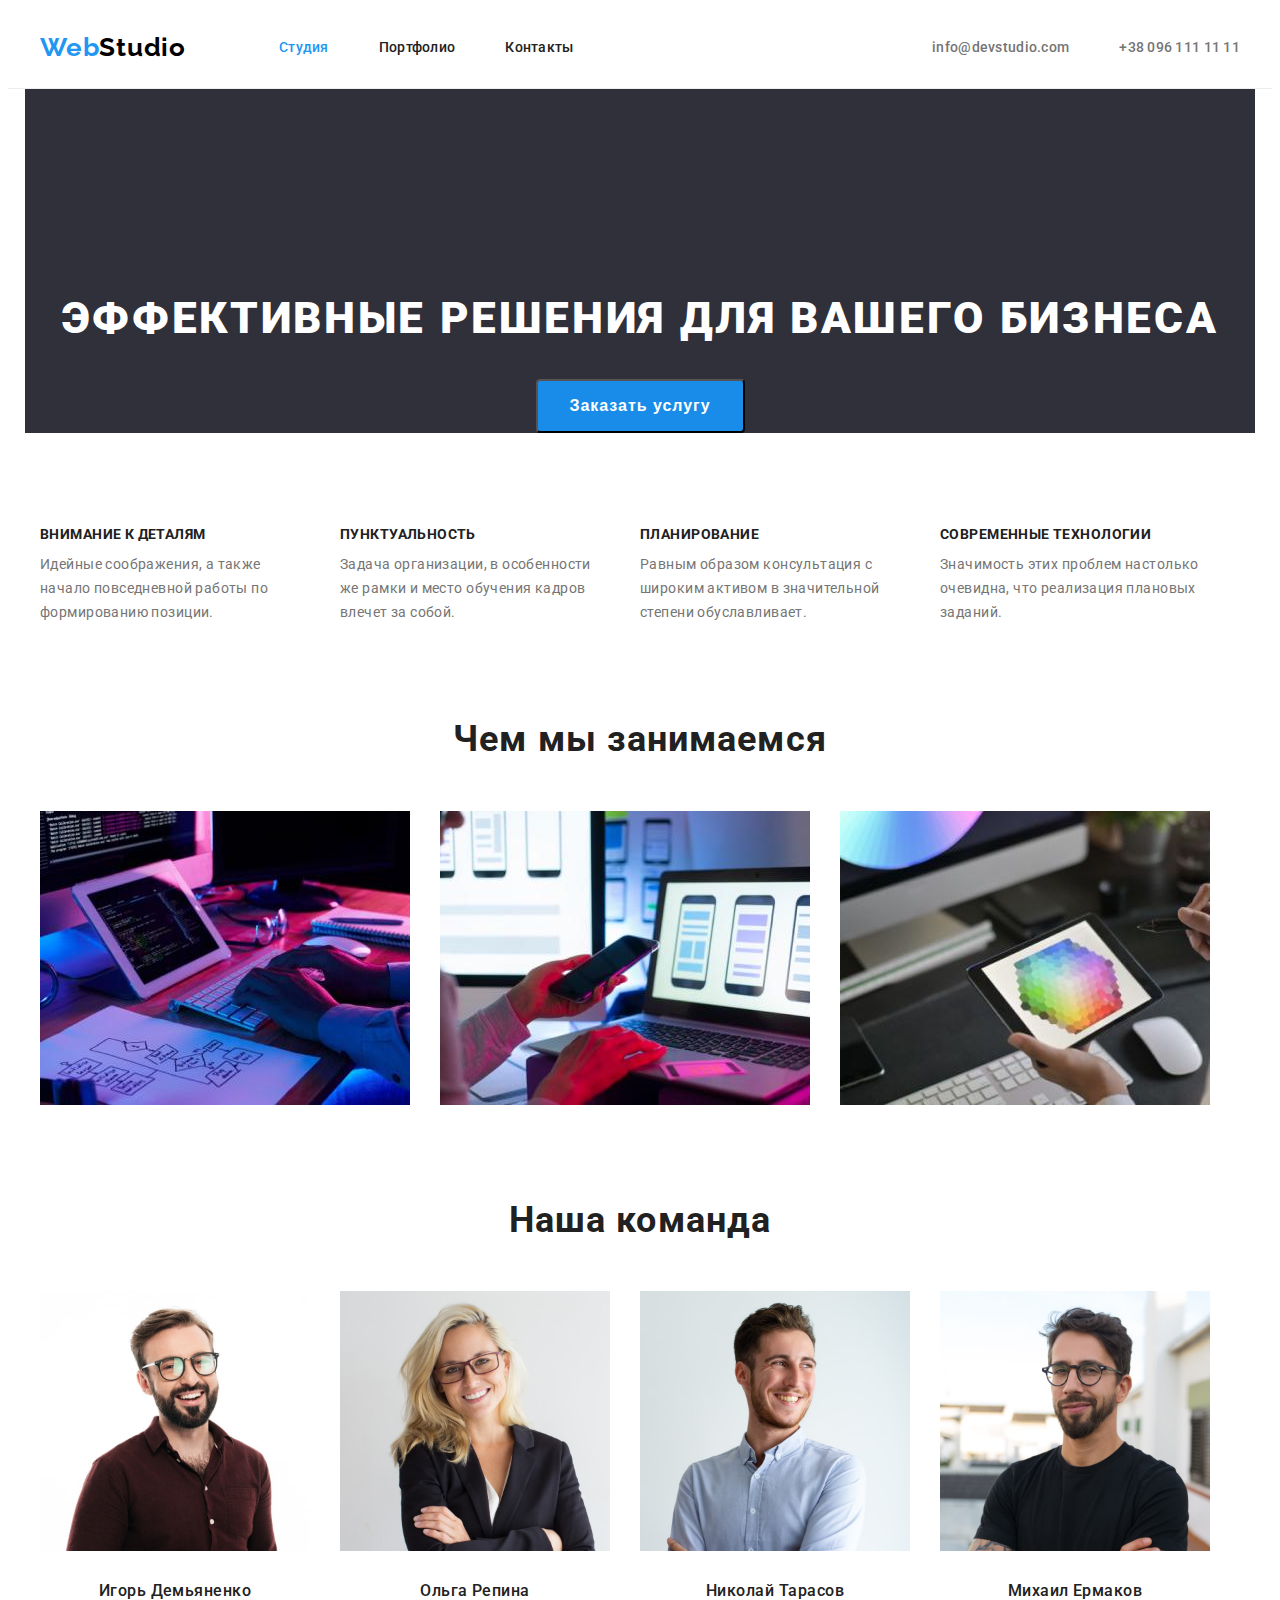
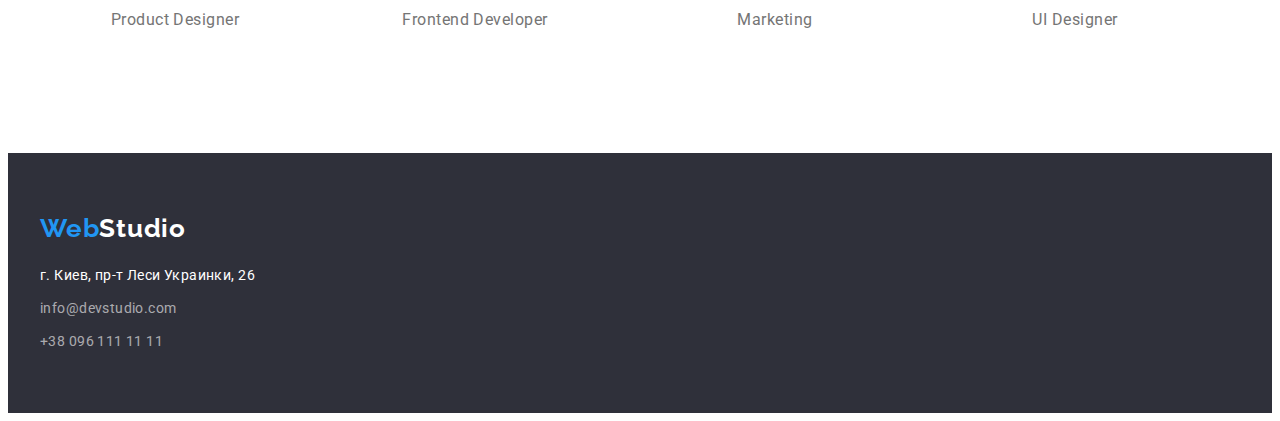
==== index.html @ 2064a781 "добавляє стилі для геометрії" ====
<!DOCTYPE html>
<html lang="ru">
    <head>
        <link rel="stylesheet" href="https://cdnjs.cloudflare.com/ajax/libs/modern-normalize/1.1.0/modern-normalize.min.css" integrity="sha512-wpPYUAdjBVSE4KJnH1VR1HeZfpl1ub8YT/NKx4PuQ5NmX2tKuGu6U/JRp5y+Y8XG2tV+wKQpNHVUX03MfMFn9Q==" crossorigin="anonymous" referrerpolicy="no-referrer"/>
        <meta charset="UTF-8">
        <meta http-equiv="X-UA-Compatible" content="IE=edge">
        <meta name="viewport" content="width=device-width, initial-scale=1.0">
        <title>Студия</title>
        <link rel="preconnect" href="https://fonts.googleapis.com">
        <link rel="preconnect" href="https://fonts.gstatic.com" crossorigin>
        <link href="https://fonts.googleapis.com/css2?family=Raleway:wght@700&family=Roboto:wght@400;500;700;900&display=swap" rel="stylesheet">
        <link rel="stylesheet" href="./css/style.css">
    </head>
    <body>
        <header class="header">
            <div class="container main-menu">
                <a href="./index.html" class="header-logo" lang="en"><span class="logo-first-part">Web</span><span class="logo-second-part">Studio</span></a>
                <nav class="header-nav">
                    <ul class="list menu-list">
                        <li class="item"><a class="menu-link link current" href="./index.html">Студия</a></li>
                        <li class="item"><a class="menu-link link" href="./portfolio.html">Портфолио</a></li>
                        <li class="item"><a class="menu-link link" href="">Контакты</a></li>
                    </ul>
                </nav>
                <ul class="header-list list">
                    <li class="header-item"><a class="header-contacts link" href="mailto:info@devstudio.com" lang="en">info@devstudio.com</a></li>
                    <li class="header-item"><a class="header-contacts link" href="tel:+380961111111">+38 096 111 11 11</a></li>
                </ul>
            </div>
        </header>
        <main>
            <section class="section section-hero">
                <div class="container hero">
                    <h1 class="hero-title centered">Эффективные решения для вашего бизнеса</h1>
                    <button class="button hero-btn" type="button">Заказать услугу</button>
                </div>
            </section>
            <section class="section">
                <div class="container">
                <h2 class="visually-hidden">Особенности</h2>
                <ul class="features-list list">
                    <li class="features-item">
                        <h3 class="features-title">Внимание к деталям</h3>
                        <p class="features-text">Идейные соображения, а также начало повседневной работы по формированию позиции.</p>
                    </li>
                    <li class="features-item">
                        <h3 class="features-title">Пунктуальность</h3>
                        <p class="features-text">Задача организации, в особенности же рамки и место обучения кадров влечет за собой.</p>
                    </li>
                    <li class="features-item">
                        <h3 class="features-title">Планирование</h3>
                        <p class="features-text">Равным образом консультация с широким активом в значительной степени обуславливает.</p>
                    </li>
                    <li class="features-item">
                        <h3 class="features-title">Современные технологии</h3>
                        <p class="features-text">Значимость этих проблем настолько очевидна, что реализация плановых заданий.</p>
                    </li>
                </ul>
                </div>
            </section>
            <section class="section">
                <div class="container">
                    <h2 class="about-us-title">Чем мы занимаемся</h2>
                    <ul class="about-us-list list">
                        <li class="about-us-item"><img src="./images/box1.jpg" alt="Человек пишет код" width="370"></li>
                        <li class="about-us-item"><img src="./images/box2.jpg" alt="Женщина работает на ноутбуке" width="370"></li>
                        <li class="about-us-item"><img src="./images/box3.jpg" alt="женщина держит в руках планшет" width="370"></li>
                    </ul>
                </div>
            </section>
            <section class="section">
                <div class="container">
                    <h2 class="our-team-title">Наша команда</h2>
                    <ul class="our-team-list list">
                        <li class="our-team-item">
                            <img src="./images/img1.jpg" alt="Член команды 1" width="270">
                            <div class="our-team-description">
                                <h3 class="our-team-name">Игорь Демьяненко</h3>
                                <p lang="en" class="our-team-text">Product Designer</p>
                            </div>
                        </li>
                        <li class="our-team-item">
                            <img src="./images/img2.jpg" alt="Член команды 2" width="270">
                            <div class="our-team-description">
                                <h3 class="our-team-name">Ольга Репина</h3>
                                <p lang="en" class="our-team-text">Frontend Developer</p>
                            </div>
                        </li>
                        <li class="our-team-item">
                            <img src="./images/img3.jpg" alt="Член команды 3" width="270">
                            <div class="our-team-description">
                                <h3 class="our-team-name">Николай Тарасов</h3>
                                <p lang="en" class="our-team-text">Marketing</p>
                                </div>
                        </li>
                        <li class="our-team-item">
                            <img src="./images/img4.jpg" alt="Член команды 4" width="270">
                            <div class="our-team-description">
                                <h3 class="our-team-name">Михаил Ермаков</h3>
                                <p lang="en" class="our-team-text">UI Designer</p>
                            </div>
                        </li>
                    </ul>
                </div>
            </section>
        </main>
        <footer class="footer">
            <div class="container">
                <a href="" class="footer-logo" lang="en"><span class="logo-first-part">Web</span><span class="logo-second-part">Studio</span></a>
                <address class="footer-address">
                    <ul class="footer-address-list list">
                        <li class="footer-address-item"><a class="footer-address-link link" href="https://goo.gl/maps/YVqeG4Qvas63cvU16" target="_blank" rel="noreferrer noopener">г. Киев, пр-т Леси Украинки, 26</a></li>
                        <li class="footer-address-item contacts"><a class="footer-address-link link" href="mailto:info@devstudio.com" lang="en">info@devstudio.com</a></li>
                        <li class="footer-address-item contacts"><a class="footer-address-link link" href="tel:+380961111111">+38 096 111 11 11</a></li>
                    </ul>
                </address>
            </div>
        </footer>
    </body>
</html>
---- css/style.css ----
:root {
    --primary-header-color: #212121;
    --second-header-color: #757575;
    --primary-text-color: #212121;
    --second-text-color: #757575;
    --primary-title-color: #212121;
    --hero-title-color: #ffffff;
    --footer-color:  #ffffff;
    --accent-color: #2196F3;
    --main-background-color: #2F303A;
}

body {
    font-family: 'Roboto', sans-serif;
    color: var(--primary-text-color);
}

.visually-hidden {
    position: absolute;
    width: 1px;
    height: 1px;
    margin: -1px;
    border: 0;
    padding: 0;
    white-space: nowrap;
    clip-path: inset(100%);
    clip: rect(0 0 0 0);
    overflow: hidden;
}

h1,
h2,
h3,
h4,
h5,
h6,
p {
    margin-top: 0;
    margin-bottom: 0;
}

ul,
ol {
    margin: 0;
    padding: 0;
}

img {
    display: block;
    max-width: 100%;
    height: auto;
}

/* --------------header-------------------- */

.section {
    padding-bottom: 94px;
}

.container {
    margin: 0 auto;
    padding-right: 15px;
    padding-left: 15px;
    width: 1200px;
    /* background: tomato; */
}

.list {
    padding: 0;
    margin: 0;
    list-style: none;
}

.link {
    text-decoration: none;
}

.header {
    /* width: 1600px; */
    border-bottom: 1px solid #ECECEC;
}
.header-logo {
    padding-top: 24px;
    padding-bottom: 25px;
    font-family: Raleway;
    font-weight: 700;
    font-size: 26px;
    line-height: 1.19;
    letter-spacing: 0.03em;
    text-decoration: none;
}

.header-logo .logo-first-part {
    color: var(--accent-color);
}

.header-logo .logo-second-part {
    color: #000000;
}


.menu-link {
    display: block;
    padding-top: 32px;
    padding-bottom: 32px;
    font-weight: 500;
    font-size: 14px;
    line-height: 1.14;
    letter-spacing: 0.02em;
    color: var(--primary-header-color);
    cursor: pointer;
}

.menu-link:hover, .menu-link:focus {
    color: var(--accent-color);
}

.menu-list {
    display: flex;
    margin-left: 93px;
}

.menu-list .item:not(:last-child) {
    margin-right: 50px;
}

.menu-list .current {
    color: var(--accent-color)
}

.header-list {
    display: flex;
    margin-left: auto;
}

.header-list .header-item:not(:last-child) {
    margin-right: 50px;
}

.header-contacts:hover, .header-contacts:focus {
    color: var(--accent-color);
}

.header-contacts {
    display: inline-block;
    padding-top: 32px;
    padding-bottom: 32px;
    font-weight: 500;
    font-size: 14px;
    line-height: 1.14;
    letter-spacing: 0.02em;
    color: var(--second-header-color);
}

.header-list .header-contacts {
        text-align: center;
}

.header .container {
    display: flex;
    align-items: center;
}

/* ------------------hero------------------------- */

.hero {
    background-color: var(--main-background-color);
    text-align: center;
}

.centered {
    text-align: center;
}

.hero-title {
    margin-top: 0;
    margin-bottom: 30px;
    padding-top: 200px;
    font-weight: 900;
    font-size: 44px;
    line-height: 1.36;
    letter-spacing: 0.06em;
    text-transform: uppercase;
    color: var(--hero-title-color);
}

.button {
    display: inline-block;
    border-radius: 4px;
    padding: 10px 32px;
    min-width: 200px;
    font-weight: 700;
    font-size: 16px;
    line-height: 1.87;
    display: flex;
    align-items: center;
    letter-spacing: 0.06em;
    background: #188CE8;
    color: #FFFFFF;
}

.hero-btn {
    margin: 0 auto;
    cursor: pointer;
}

.button:hover {
    background-color: #188CE8;
}

.button:focus {
    background-color: var(--accent-color);
}

/* --------------features---------------- */

.features-list {
display: flex;
flex-wrap: wrap;
}

.features-item {
    width: 270px;
}

.features-list .features-item:not(:last-child) {
margin-right: 30px;
}

.features-title {
    margin-bottom: 10px;
    font-weight: 700;
    font-size: 14px;
    line-height: 1.14;
    letter-spacing: 0.03em;
    text-transform: uppercase;
}

.features-text {
    margin-top: 0;
    font-weight: 400;
    font-size: 14px;
    line-height: 1.71;
    letter-spacing: 0.03em;
    color: var(--second-text-color);
}

/* ----------about-us-------------- */

.about-us-list {
    display: flex;
    flex-wrap: wrap;
}

.about-us-item:not(:last-child) {
    margin-right: 30px;
}

.about-us-title {
    margin-bottom: 50px;
    font-weight: 700;
    font-size: 36px;
    line-height: 1.17;
    text-align: center;
    letter-spacing: 0.03em;
}

/* ---------our-team--------------- */

.our-team-list {
    display: flex;
    flex-wrap: wrap;
}

.our-team-title {
    margin-bottom: 50px;
    font-weight: 700;
    font-size: 36px;
    line-height: 1.17;
    text-align: center;
    letter-spacing: 0.03em;
}

.our-team-item:not(:last-child) {
    margin-right: 30px;
}

.our-team-description {
    padding: 30px;
}

.our-team-name {
    margin-bottom: 10px;
    font-weight: 500;
    font-size: 16px;
    line-height: 1.19;
    text-align: center;
    letter-spacing: 0.03em;
}

.our-team-text {
    font-size: 16px;
    line-height: 1.19;
    text-align: center;
    letter-spacing: 0.03em;
    color: var(--second-text-color);
}

/* ------------filter-------------- */

.portfolio-section {
    padding-top: 94px;
}

.filter-list {
display: flex;
justify-content: center;
margin-bottom: 34px;
/* padding-bottom: 16px; */
}

/* .filter-item {
    padding-bottom: 16px;
} */

/* --не знаю як збільшити клікабельну зону кнопок на 16px донизу
(у макеті стрілочка 16*16)----- */

.filter-item:not(:last-child) {
margin-right: 8px;
}

.filter-btn {
    display: inline-block;
    padding: 6px 22px;
    min-width: 73px;
    background: #F5F4FA;
    border-radius: 4px;
    font-family: inherit;
    font-weight: 500;
    font-size: 16px;
    line-height: 1.62;
    text-align: center;
    letter-spacing: 0.03em;
    color: var(--primary-text-color);
    cursor: pointer;
}

.btn-active,
.filter-btn:hover,
.filter-btn:focus {
    color: #FFFFFF;
    background-color: var(--accent-color)
    ;
}

/* ------------projects------------ */

.projects-list {
    display: flex;
    flex-wrap: wrap;
}

.projects-item {
    width: calc((100% - 60px) / 3);
    margin-right: 30px;
    margin-bottom: 30px;
}

/* Alternative */

/* .projects-item {
    width: 370px;
    margin-right: 30px;
    margin-bottom: 30px;
} */

.projects-item:nth-child(3n) {
    margin-right: 0;
}

.projects-item:nth-last-child(-n+3) {
    margin-bottom: 0;
}

.projects-description {
    padding: 20px 24px;
    border-right: 1px solid #EEEEEE;
    border-bottom: 1px solid #EEEEEE;
    border-left: 1px solid #EEEEEE;
}

.projects-title {
    margin-bottom: 4px;
    font-weight: 700;
    font-size: 18px;
    line-height: 2;
    letter-spacing: 0.06em;
}

.projects-text {
    font-weight: normal;
    font-size: 16px;
    line-height: 1.87;
    letter-spacing: 0.03em;
    color: var(--second-text-color);
}

/* ------------footer-------------- */

.footer {
    background-color: var(--main-background-color);
}

.footer .container {
    padding-top: 60px;
    padding-bottom: 60px;
}

.footer-logo {
    margin-top: 0;
    margin-bottom: 20px;
    font-family: Raleway;
    font-weight: 700;
    font-size: 26px;
    line-height: 1.19;
    letter-spacing: 0.03em;
    text-decoration: none;
}

.footer-logo .logo-first-part {
    color: var(--accent-color);
}

.footer-logo .logo-second-part {
    color: var(--footer-color);
}

/* -----------address----------- */
.footer-address {
    margin-top: 20px;
}

.footer-address-item {
    margin-bottom: 9px;
    font-family: inherit;
    font-style: normal;
    font-size: 14px;
    line-height: 1.71;
    letter-spacing: 0.03em;
}

.footer-address-item:last-child {
    margin-bottom: 0;
}

.footer-address-link {
    color: var(--footer-color);
}

.footer-address .contacts .footer-address-link {
    color: rgba(255, 255, 255, 0.6);
}

.footer-address .contacts .footer-address-link:hover {
    color: var(--accent-color);
}

.footer-address .contacts .footer-address-link:focus {
    color: var(--accent-color);
}
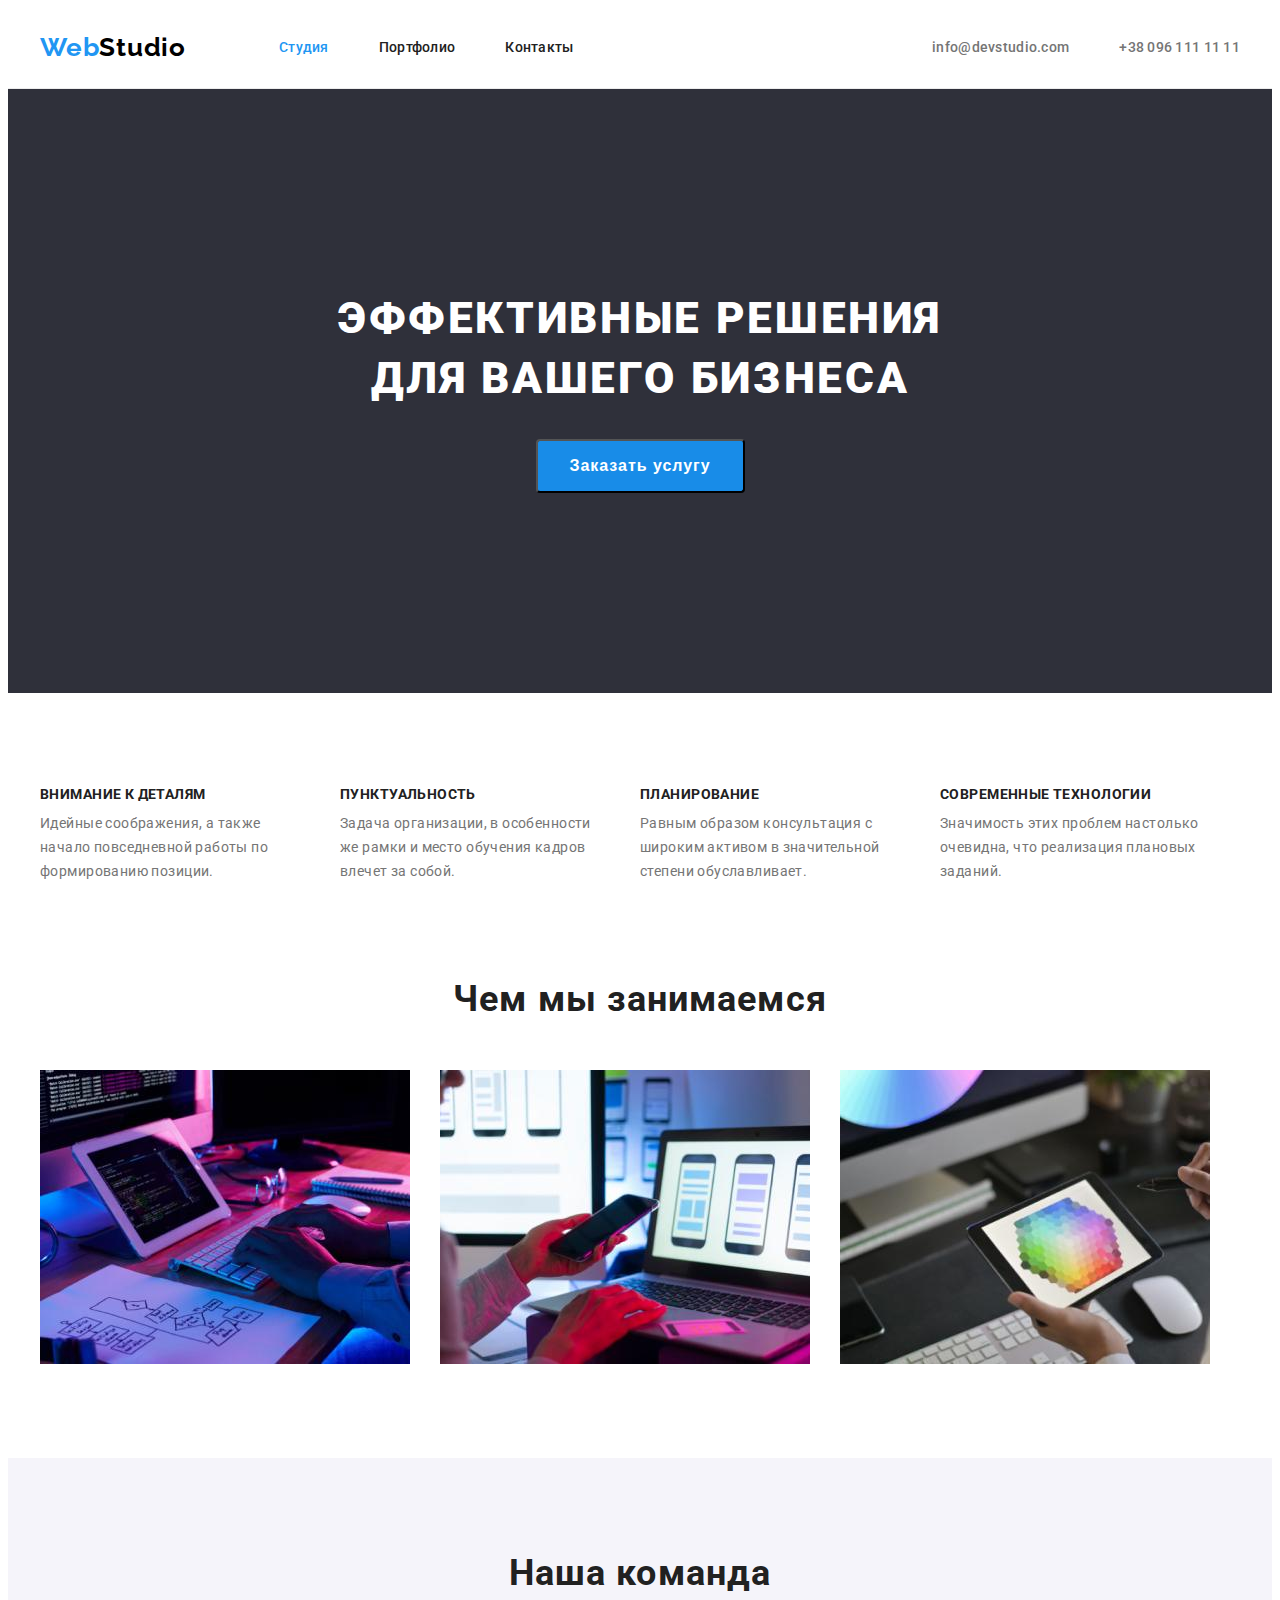
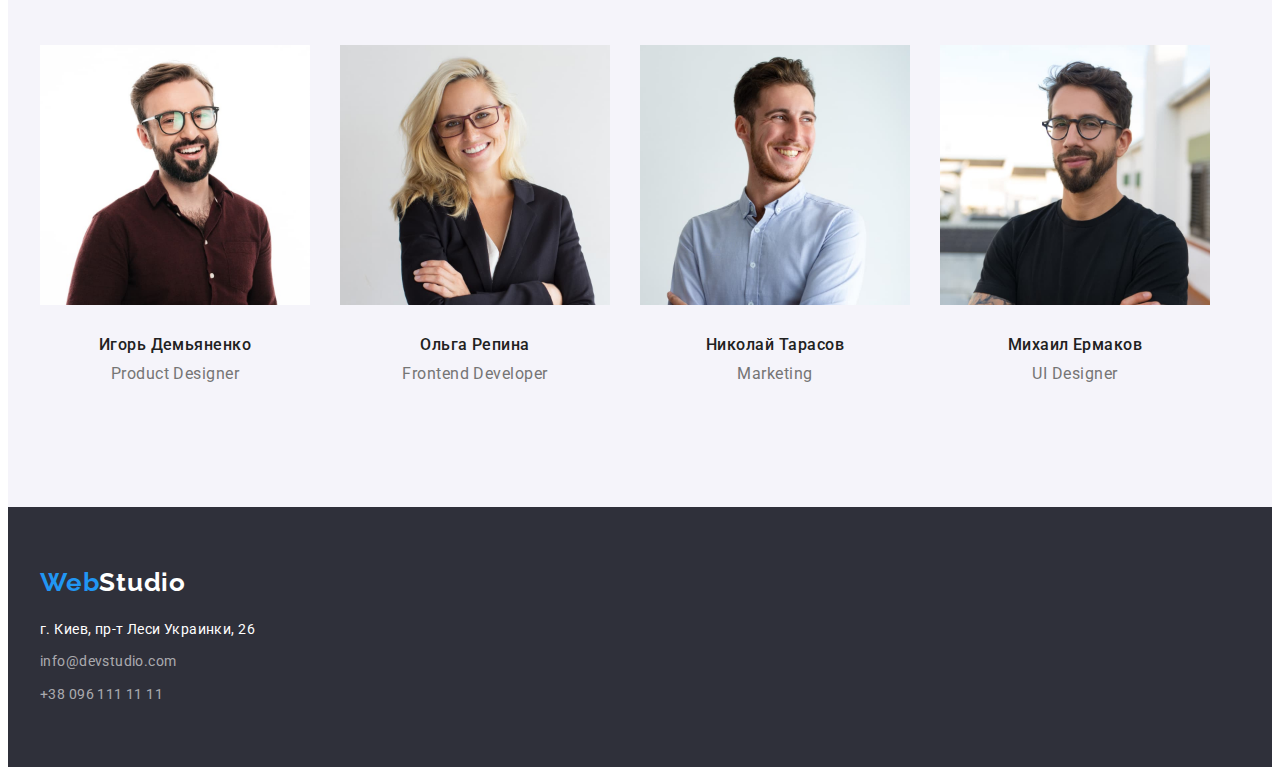
==== commit a2ff60df: "добавляє правки по ДЗ" ====
--- a/index.html
+++ b/index.html
@@ -16,29 +16,29 @@
             <div class="container main-menu">
                 <a href="./index.html" class="header-logo" lang="en"><span class="logo-first-part">Web</span><span class="logo-second-part">Studio</span></a>
                 <nav class="header-nav">
-                    <ul class="list menu-list">
+                    <ul class="menu-list">
                         <li class="item"><a class="menu-link link current" href="./index.html">Студия</a></li>
                         <li class="item"><a class="menu-link link" href="./portfolio.html">Портфолио</a></li>
                         <li class="item"><a class="menu-link link" href="">Контакты</a></li>
                     </ul>
                 </nav>
-                <ul class="header-list list">
+                <ul class="header-list">
                     <li class="header-item"><a class="header-contacts link" href="mailto:info@devstudio.com" lang="en">info@devstudio.com</a></li>
                     <li class="header-item"><a class="header-contacts link" href="tel:+380961111111">+38 096 111 11 11</a></li>
                 </ul>
             </div>
         </header>
         <main>
-            <section class="section section-hero">
-                <div class="container hero">
+            <section class="hero-section">
+                <div class="container">
                     <h1 class="hero-title centered">Эффективные решения для вашего бизнеса</h1>
                     <button class="button hero-btn" type="button">Заказать услугу</button>
                 </div>
             </section>
-            <section class="section">
+            <section class="features-section">
                 <div class="container">
                 <h2 class="visually-hidden">Особенности</h2>
-                <ul class="features-list list">
+                <ul class="features-list">
                     <li class="features-item">
                         <h3 class="features-title">Внимание к деталям</h3>
                         <p class="features-text">Идейные соображения, а также начало повседневной работы по формированию позиции.</p>
@@ -58,20 +58,20 @@
                 </ul>
                 </div>
             </section>
-            <section class="section">
+            <section class="about-section">
                 <div class="container">
                     <h2 class="about-us-title">Чем мы занимаемся</h2>
-                    <ul class="about-us-list list">
+                    <ul class="about-us-list">
                         <li class="about-us-item"><img src="./images/box1.jpg" alt="Человек пишет код" width="370"></li>
                         <li class="about-us-item"><img src="./images/box2.jpg" alt="Женщина работает на ноутбуке" width="370"></li>
                         <li class="about-us-item"><img src="./images/box3.jpg" alt="женщина держит в руках планшет" width="370"></li>
                     </ul>
                 </div>
             </section>
-            <section class="section">
+            <section class="our-team-section">
                 <div class="container">
                     <h2 class="our-team-title">Наша команда</h2>
-                    <ul class="our-team-list list">
+                    <ul class="our-team-list">
                         <li class="our-team-item">
                             <img src="./images/img1.jpg" alt="Член команды 1" width="270">
                             <div class="our-team-description">
@@ -108,7 +108,7 @@
             <div class="container">
                 <a href="" class="footer-logo" lang="en"><span class="logo-first-part">Web</span><span class="logo-second-part">Studio</span></a>
                 <address class="footer-address">
-                    <ul class="footer-address-list list">
+                    <ul class="footer-address-list">
                         <li class="footer-address-item"><a class="footer-address-link link" href="https://goo.gl/maps/YVqeG4Qvas63cvU16" target="_blank" rel="noreferrer noopener">г. Киев, пр-т Леси Украинки, 26</a></li>
                         <li class="footer-address-item contacts"><a class="footer-address-link link" href="mailto:info@devstudio.com" lang="en">info@devstudio.com</a></li>
                         <li class="footer-address-item contacts"><a class="footer-address-link link" href="tel:+380961111111">+38 096 111 11 11</a></li>
--- a/css/style.css
+++ b/css/style.css
@@ -43,6 +43,7 @@
 ol {
     margin: 0;
     padding: 0;
+    list-style: none;
 }
 
 img {
@@ -52,10 +53,6 @@
 }
 
 /* --------------header-------------------- */
-
-.section {
-    padding-bottom: 94px;
-}
 
 .container {
     margin: 0 auto;
@@ -65,12 +62,6 @@
     /* background: tomato; */
 }
 
-.list {
-    padding: 0;
-    margin: 0;
-    list-style: none;
-}
-
 .link {
     text-decoration: none;
 }
@@ -80,6 +71,7 @@
     border-bottom: 1px solid #ECECEC;
 }
 .header-logo {
+    margin-right: 93px;
     padding-top: 24px;
     padding-bottom: 25px;
     font-family: Raleway;
@@ -117,7 +109,6 @@
 
 .menu-list {
     display: flex;
-    margin-left: 93px;
 }
 
 .menu-list .item:not(:last-child) {
@@ -163,7 +154,8 @@
 
 /* ------------------hero------------------------- */
 
-.hero {
+.hero-section {
+    padding: 200px 0;
     background-color: var(--main-background-color);
     text-align: center;
 }
@@ -175,7 +167,9 @@
 .hero-title {
     margin-top: 0;
     margin-bottom: 30px;
-    padding-top: 200px;
+    margin-right: auto;
+    margin-left: auto;
+    width: 696px;
     font-weight: 900;
     font-size: 44px;
     line-height: 1.36;
@@ -192,15 +186,12 @@
     font-weight: 700;
     font-size: 16px;
     line-height: 1.87;
-    display: flex;
-    align-items: center;
     letter-spacing: 0.06em;
     background: #188CE8;
     color: #FFFFFF;
 }
 
 .hero-btn {
-    margin: 0 auto;
     cursor: pointer;
 }
 
@@ -213,6 +204,11 @@
 }
 
 /* --------------features---------------- */
+
+.features-section {
+    padding-top: 94px;
+    padding-bottom: 94px;
+}
 
 .features-list {
 display: flex;
@@ -247,6 +243,11 @@
 
 /* ----------about-us-------------- */
 
+.about-section {
+    padding-top: 0;
+    padding-bottom: 94px;
+}
+
 .about-us-list {
     display: flex;
     flex-wrap: wrap;
@@ -267,9 +268,14 @@
 
 /* ---------our-team--------------- */
 
+.our-team-section {
+    padding-top: 94px;
+    padding-bottom: 94px;
+    background-color: #F5F4FA;
+}
+
 .our-team-list {
     display: flex;
-    flex-wrap: wrap;
 }
 
 .our-team-title {
@@ -286,7 +292,7 @@
 }
 
 .our-team-description {
-    padding: 30px;
+    padding: 30px 0;
 }
 
 .our-team-name {
@@ -310,21 +316,14 @@
 
 .portfolio-section {
     padding-top: 94px;
+    padding-bottom: 94px;
 }
 
 .filter-list {
 display: flex;
 justify-content: center;
-margin-bottom: 34px;
-/* padding-bottom: 16px; */
-}
-
-/* .filter-item {
-    padding-bottom: 16px;
-} */
-
-/* --не знаю як збільшити клікабельну зону кнопок на 16px донизу
-(у макеті стрілочка 16*16)----- */
+margin-bottom: 50px;
+}
 
 .filter-item:not(:last-child) {
 margin-right: 8px;
@@ -336,6 +335,7 @@
     min-width: 73px;
     background: #F5F4FA;
     border-radius: 4px;
+    border: transparent;
     font-family: inherit;
     font-weight: 500;
     font-size: 16px;
@@ -409,12 +409,9 @@
 /* ------------footer-------------- */
 
 .footer {
-    background-color: var(--main-background-color);
-}
-
-.footer .container {
     padding-top: 60px;
     padding-bottom: 60px;
+    background-color: var(--main-background-color);
 }
 
 .footer-logo {
